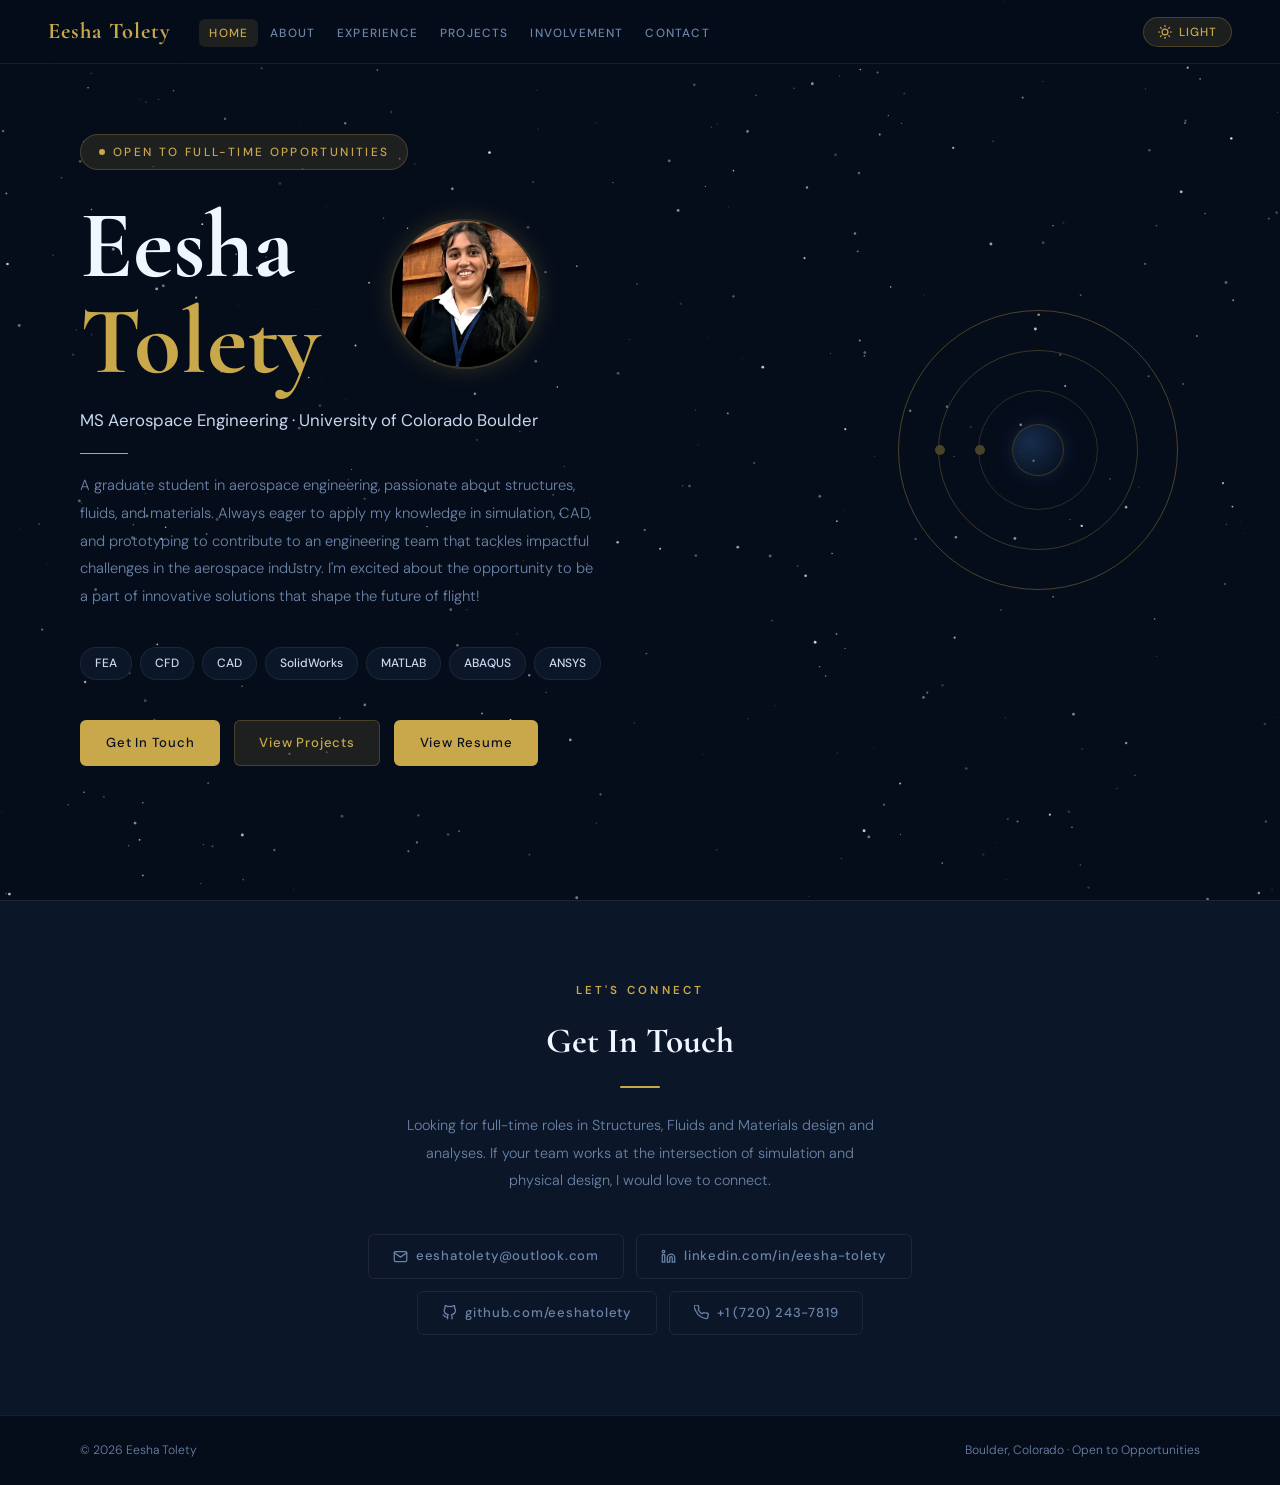
==== index.html @ 2fc28992 "intial portfolio update" ====
<!doctype html>
<html lang="en" data-theme="dark">
  <head>
    <meta charset="UTF-8" />
    <meta name="viewport" content="width=device-width, initial-scale=1.0" />
    <title>Eesha Tolety | Aerospace Engineer</title>
    <link
      href="https://fonts.googleapis.com/css2?family=Cormorant+Garamond:wght@400;600;700&family=DM+Sans:wght@300;400;500;600&display=swap"
      rel="stylesheet"
    />
    <link rel="stylesheet" href="assets/css/style.css" />
    <style>
      #hero {
        min-height: 100vh;
        display: flex;
        align-items: center;
        padding: 0 80px;
        position: relative;
        z-index: 1;
      }
      .hero-content {
        max-width: 720px;
      }

      .hero-tag {
        display: inline-flex;
        align-items: center;
        gap: 8px;
        font-size: 0.74rem;
        font-weight: 500;
        letter-spacing: 0.2em;
        text-transform: uppercase;
        color: var(--gold);
        border: 1px solid var(--border-gold);
        padding: 7px 18px;
        border-radius: 20px;
        margin-bottom: 28px;
        background: var(--gold-dim);
        animation: fadeUp 0.8s ease both;
      }
      .hero-dot {
        width: 6px;
        height: 6px;
        border-radius: 50%;
        background: var(--gold);
        animation: pulse 2s infinite;
      }

      .hero-name-row {
        display: flex;
        align-items: center;
        gap: 70px;
        margin-bottom: 16px;
      }
      .hero-avatar {
        width: 150px;
        height: 150px;
        min-width: 150px;
        border-radius: 50%;
        border: 2px solid var(--border-gold);
        object-fit: cover;
        object-position: center top;
        box-shadow: 0 0 24px rgba(201, 168, 76, 0.2);
        animation: fadeUp 0.8s 0.1s ease both;
      }
      .hero-name {
        font-family: "Cormorant Garamond", serif;
        font-size: clamp(3.5rem, 8vw, 6rem);
        font-weight: 700;
        line-height: 1;
        color: var(--text-bright);
        animation: fadeUp 0.8s 0.1s ease both;
      }
      .hero-name span {
        color: var(--gold);
      }

      .hero-title {
        font-size: 1.05rem;
        color: var(--text);
        font-weight: 400;
        margin-bottom: 18px;
        animation: fadeUp 0.8s 0.2s ease both;
      }
      .hero-div {
        width: 48px;
        height: 1px;
        background: var(--gold);
        margin-bottom: 18px;
        animation: fadeUp 0.8s 0.25s ease both;
      }
      .hero-desc {
        font-size: 0.92rem;
        color: var(--text-muted);
        max-width: 520px;
        line-height: 1.9;
        margin-bottom: 36px;
        animation: fadeUp 0.8s 0.3s ease both;
      }
      .hero-chips {
        display: flex;
        flex-wrap: wrap;
        gap: 8px;
        margin-bottom: 40px;
        animation: fadeUp 0.8s 0.35s ease both;
      }
      .hero-chip {
        font-size: 0.75rem;
        font-weight: 500;
        color: var(--text);
        border: 1px solid var(--border);
        background: var(--bg2);
        padding: 5px 14px;
        border-radius: 16px;
        transition: all 0.2s;
      }
      .hero-chip:hover {
        border-color: var(--border-gold);
        color: var(--gold);
      }

      .hero-btns {
        display: flex;
        gap: 14px;
        flex-wrap: wrap;
        animation: fadeUp 0.8s 0.4s ease both;
      }

      /* ── NAV CARDS ── */
      .nav-cards {
        display: grid;
        grid-template-columns: repeat(3, 1fr);
        gap: 16px;
        padding: 64px 80px;
        position: relative;
        z-index: 1;
        max-width: 1180px;
        margin: 0 auto;
      }
      .nav-card {
        background: var(--bg2);
        border: 1px solid var(--border);
        border-radius: 12px;
        padding: 28px;
        text-decoration: none;
        transition: all 0.25s;
        display: block;
        position: relative;
        overflow: hidden;
      }
      .nav-card::before {
        content: "";
        position: absolute;
        top: 0;
        left: 0;
        right: 0;
        height: 2px;
        background: linear-gradient(to right, var(--gold), transparent);
        transform: scaleX(0);
        transform-origin: left;
        transition: transform 0.3s;
      }
      .nav-card:hover {
        border-color: var(--border-gold);
        transform: translateY(-3px);
      }
      .nav-card:hover::before {
        transform: scaleX(1);
      }
      .nav-card-icon {
        width: 40px;
        height: 40px;
        background: var(--gold-dim);
        border: 1px solid var(--border-gold);
        border-radius: 8px;
        display: flex;
        align-items: center;
        justify-content: center;
        margin-bottom: 14px;
      }
      .nav-card-icon svg {
        width: 18px;
        height: 18px;
        stroke: var(--gold);
        fill: none;
        stroke-width: 1.8;
        stroke-linecap: round;
        stroke-linejoin: round;
      }
      .nav-card-title {
        font-family: "Cormorant Garamond", serif;
        font-size: 1.2rem;
        font-weight: 700;
        color: var(--text-bright);
        margin-bottom: 6px;
      }
      .nav-card-desc {
        font-size: 0.8rem;
        color: var(--text-muted);
        line-height: 1.6;
      }
      .nav-card-arrow {
        position: absolute;
        top: 28px;
        right: 28px;
        color: var(--border-gold);
        font-size: 1.1rem;
        transition:
          transform 0.2s,
          color 0.2s;
      }
      .nav-card:hover .nav-card-arrow {
        transform: translate(3px, -3px);
        color: var(--gold);
      }

      /* ── CONTACT SECTION ── */
      .contact-section {
        background: var(--bg2);
        padding: 80px;
        position: relative;
        z-index: 1;
        border-top: 1px solid var(--border);
        transition: background var(--tr);
      }
      .contact-inner {
        max-width: 700px;
        margin: 0 auto;
        text-align: center;
      }
      .contact-label {
        font-size: 0.72rem;
        letter-spacing: 0.28em;
        text-transform: uppercase;
        color: var(--gold);
        font-weight: 600;
        margin-bottom: 10px;
      }
      .contact-title {
        font-family: "Cormorant Garamond", serif;
        font-size: 2.2rem;
        font-weight: 700;
        color: var(--text-bright);
        margin-bottom: 16px;
      }
      .contact-line {
        width: 40px;
        height: 2px;
        background: var(--gold);
        margin: 0 auto 24px;
        border-radius: 1px;
      }
      .contact-desc {
        font-size: 0.9rem;
        color: var(--text-muted);
        line-height: 1.9;
        margin-bottom: 40px;
        max-width: 480px;
        margin-left: auto;
        margin-right: auto;
      }
      .contact-btns {
        display: flex;
        flex-wrap: wrap;
        gap: 12px;
        justify-content: center;
        max-width: 580px;
        margin: 0 auto;
      }

      @media (max-width: 960px) {
        #hero {
          padding: 0 24px;
        }
        .nav-cards {
          grid-template-columns: 1fr 1fr;
          padding: 40px 24px;
        }
        .contact-section {
          padding: 60px 24px;
        }
      }
      @media (max-width: 640px) {
        .nav-cards {
          grid-template-columns: 1fr;
        }
        .hero-btns {
          flex-direction: column;
        }
        .contact-btns {
          flex-direction: column;
          align-items: stretch;
        }
      }
    </style>
  </head>
  <body>
    <canvas id="stars-canvas"></canvas>

    <nav>
      <a class="nav-logo" href="index.html">Eesha Tolety</a>
      <ul class="nav-links">
        <li><a href="index.html">Home</a></li>
        <li><a href="about.html">About</a></li>
        <li><a href="experience.html">Experience</a></li>
        <li><a href="projects.html">Projects</a></li>
        <li><a href="involvement.html">Involvement</a></li>
        <li><a href="contact.html">Contact</a></li>
      </ul>
      <button class="theme-btn" onclick="toggleTheme()">
        <svg id="t-svg" viewBox="0 0 24 24">
          <circle cx="12" cy="12" r="5" />
          <line x1="12" y1="1" x2="12" y2="3" />
          <line x1="12" y1="21" x2="12" y2="23" />
          <line x1="4.22" y1="4.22" x2="5.64" y2="5.64" />
          <line x1="18.36" y1="18.36" x2="19.78" y2="19.78" />
          <line x1="1" y1="12" x2="3" y2="12" />
          <line x1="21" y1="12" x2="23" y2="12" />
          <line x1="4.22" y1="19.78" x2="5.64" y2="18.36" />
          <line x1="18.36" y1="5.64" x2="19.78" y2="4.22" />
        </svg>
        <span id="t-label">Light</span>
      </button>
    </nav>

    <!-- ── HERO ── -->
    <section id="hero">
      <div class="hero-content">
        <div class="hero-tag">
          <div class="hero-dot"></div>
          Open to Full-Time Opportunities
        </div>
        <div class="hero-name-row">
          <h1 class="hero-name" style="margin-bottom: 0">
            Eesha<br /><span>Tolety</span>
          </h1>
          <img
            src="assets/img/Profile_pic.png"
            alt="Eesha Tolety"
            class="hero-avatar"
          />
        </div>
        <p class="hero-title">
          MS Aerospace Engineering · University of Colorado Boulder
        </p>
        <div class="hero-div"></div>
        <p class="hero-desc">
          A graduate student in aerospace engineering, passionate about
          structures, fluids, and materials. Always eager to apply my knowledge
          in simulation, CAD, and prototyping to contribute to an engineering
          team that tackles impactful challenges in the aerospace industry. I'm
          excited about the opportunity to be a part of innovative solutions
          that shape the future of flight!
        </p>
        <div class="hero-chips">
          <span class="hero-chip">FEA</span>
          <span class="hero-chip">CFD</span>
          <span class="hero-chip">CAD</span>
          <span class="hero-chip">SolidWorks</span>
          <span class="hero-chip">MATLAB</span>
          <span class="hero-chip">ABAQUS</span>
          <span class="hero-chip">ANSYS</span>
        </div>
        <div class="hero-btns">
          <a href="contact.html" class="btn btn-gold">Get In Touch</a>
          <a href="projects.html" class="btn btn-outline">View Projects</a>
          <a
            href="assets/pdf/Eesha_Resume.pdf"
            target="_blank"
            class="btn btn-gold"
            >View Resume</a
          >
        </div>
      </div>

      <!-- ORBIT -->
      <div class="hero-orbit">
        <div class="orbit-ring"></div>
        <div class="orbit-ring"><div class="orbit-dot"></div></div>
        <div class="orbit-ring"><div class="orbit-dot"></div></div>
        <div class="orbit-planet"></div>
      </div>
    </section>

    <!-- ── CONTACT SECTION ── -->
    <div class="contact-section">
      <div class="contact-inner">
        <div class="contact-label">Let's Connect</div>
        <div class="contact-title">Get In Touch</div>
        <div class="contact-line"></div>
        <p class="contact-desc">
          Looking for full-time roles in Structures, Fluids and Materials design
          and analyses. If your team works at the intersection of simulation and
          physical design, I would love to connect.
        </p>
        <div class="contact-btns">
          <a href="mailto:eeshatolety@outlook.com" class="btn btn-ghost">
            <svg
              viewBox="0 0 24 24"
              style="
                width: 15px;
                height: 15px;
                stroke: currentColor;
                fill: none;
                stroke-width: 2;
                stroke-linecap: round;
                stroke-linejoin: round;
              "
            >
              <path
                d="M4 4h16c1.1 0 2 .9 2 2v12c0 1.1-.9 2-2
          2H4c-1.1 0-2-.9-2-2V6c0-1.1.9-2 2-2z"
              />
              <polyline points="22,6 12,13 2,6" />
            </svg>
            eeshatolety@outlook.com
          </a>

          <a
            href="https://www.linkedin.com/in/eesha-tolety"
            target="_blank"
            class="btn btn-ghost"
          >
            <svg
              viewBox="0 0 24 24"
              style="
                width: 15px;
                height: 15px;
                stroke: currentColor;
                fill: none;
                stroke-width: 2;
                stroke-linecap: round;
                stroke-linejoin: round;
              "
            >
              <path
                d="M16 8a6 6 0 016 6v7h-4v-7a2 2 0 00-2-2
          2 2 0 00-2 2v7h-4v-7a6 6 0 016-6z"
              />
              <rect x="2" y="9" width="4" height="12" />
              <circle cx="4" cy="4" r="2" />
            </svg>
            linkedin.com/in/eesha-tolety
          </a>

          <a
            href="https://github.com/eeshatolety"
            target="_blank"
            class="btn btn-ghost"
          >
            <svg
              viewBox="0 0 24 24"
              style="
                width: 15px;
                height: 15px;
                stroke: currentColor;
                fill: none;
                stroke-width: 2;
                stroke-linecap: round;
                stroke-linejoin: round;
              "
            >
              <path
                d="M9 19c-5 1.5-5-2.5-7-3m14 6v-3.87a3.37
          3.37 0 00-.94-2.61c3.14-.35 6.44-1.54 6.44-7A5.44
          5.44 0 0020 4.77 5.07 5.07 0 0019.91 1S18.73.65
          16 2.48a13.38 13.38 0 00-7 0C6.27.65 5.09 1 5.09
          1A5.07 5.07 0 005 4.77a5.44 5.44 0 00-1.5 3.78
          c0 5.42 3.3 6.61 6.44 7A3.37 3.37 0 009 18.13V22"
              />
            </svg>
            github.com/eeshatolety
          </a>

          <a href="tel:+17202437819" class="btn btn-ghost">
            <svg
              viewBox="0 0 24 24"
              style="
                width: 15px;
                height: 15px;
                stroke: currentColor;
                fill: none;
                stroke-width: 2;
                stroke-linecap: round;
                stroke-linejoin: round;
              "
            >
              <path
                d="M22 16.92v3a2 2 0 01-2.18 2 19.79 19.79
          0 01-8.63-3.07A19.5 19.5 0 013.07 9.81 19.79
          19.79 0 01.01 1.18 2 2 0 012 0h3a2 2 0 012
          1.72c.127.96.361 1.903.7 2.81a2 2 0 01-.45
          2.11L6.91 7.91a16 16 0 006.18 6.18l1.27-1.27
          a2 2 0 012.11-.45c.907.339 1.85.573 2.81.7
          A2 2 0 0122 16.92z"
              />
            </svg>
            +1 (720) 243-7819
          </a>
        </div>
      </div>
    </div>

    <footer>
      <p>© 2026 Eesha Tolety</p>
      <p>Boulder, Colorado · Open to Opportunities</p>
    </footer>
    <script src="assets/js/main.js"></script>
  </body>
</html>
---- assets/css/style.css ----
:root {
  --tr: 0.35s cubic-bezier(0.4, 0, 0.2, 1);
}
[data-theme="dark"] {
  --bg: #060d1a;
  --bg2: #0b1628;
  --bg3: #0f1e38;
  --border: rgba(255, 255, 255, 0.07);
  --border-gold: rgba(201, 168, 76, 0.25);
  --text: #c8d8f0;
  --text-muted: #6b84a8;
  --text-bright: #f0f6ff;
  --gold: #c9a84c;
  --gold-dim: rgba(201, 168, 76, 0.12);
  --nav-bg: rgba(6, 13, 26, 0.93);
  --tag-bg: rgba(255, 255, 255, 0.05);
  --card-bg: #0b1628;
}
[data-theme="light"] {
  --bg: #ece6d4;
  --bg2: #e3dcc8;
  --bg3: #d9d1b8;
  --border: rgba(6, 13, 26, 0.12);
  --border-gold: rgba(140, 100, 10, 0.35);
  --text: #1a2d4a;
  --text-muted: #4a6070;
  --text-bright: #060d1a;
  --gold: #8a6500;
  --gold-dim: rgba(140, 100, 10, 0.12);
  --nav-bg: rgba(236, 230, 212, 0.94);
  --tag-bg: rgba(6, 13, 26, 0.07);
  --card-bg: #ddd6c0;
}
* {
  margin: 0;
  padding: 0;
  box-sizing: border-box;
}
html {
  scroll-behavior: smooth;
}
body {
  background: var(--bg);
  color: var(--text);
  font-family: "DM Sans", sans-serif;
  font-weight: 300;
  line-height: 1.7;
  overflow-x: hidden;
  transition:
    background var(--tr),
    color var(--tr);
}
#stars-canvas {
  position: fixed;
  inset: 0;
  z-index: 0;
  pointer-events: none;
}
[data-theme="light"] #stars-canvas {
  opacity: 0.15;
}

/* NAV */
nav {
  position: fixed;
  top: 0;
  width: 100%;
  z-index: 100;
  background: var(--nav-bg);
  backdrop-filter: blur(16px);
  border-bottom: 1px solid var(--border);
  height: 64px;
  display: flex;
  align-items: center;
  padding: 0 48px;
  gap: 28px;
  transition:
    background var(--tr),
    border-color var(--tr);
}
.nav-logo {
  font-family: "Cormorant Garamond", serif;
  font-size: 1.4rem;
  font-weight: 700;
  color: var(--gold);
  text-decoration: none;
  letter-spacing: 0.05em;
  white-space: nowrap;
}
.nav-links {
  display: flex;
  gap: 2px;
  list-style: none;
  flex: 1;
  flex-wrap: wrap;
}
.nav-links a {
  color: var(--text-muted);
  text-decoration: none;
  font-size: 0.74rem;
  font-weight: 500;
  letter-spacing: 0.1em;
  text-transform: uppercase;
  padding: 6px 10px;
  border-radius: 6px;
  transition: all 0.2s;
}
.nav-links a:hover,
.nav-links a.active {
  color: var(--gold);
  background: var(--gold-dim);
}
.theme-btn {
  background: var(--gold-dim);
  border: 1px solid var(--border-gold);
  border-radius: 20px;
  padding: 6px 14px;
  cursor: pointer;
  display: flex;
  align-items: center;
  gap: 7px;
  color: var(--gold);
  font-size: 0.74rem;
  font-weight: 500;
  letter-spacing: 0.08em;
  text-transform: uppercase;
  transition: all 0.2s;
  font-family: "DM Sans", sans-serif;
  white-space: nowrap;
  flex-shrink: 0;
}
.theme-btn:hover {
  background: rgba(201, 168, 76, 0.2);
}
.theme-btn svg {
  width: 14px;
  height: 14px;
  stroke: var(--gold);
  fill: none;
  stroke-width: 2;
  stroke-linecap: round;
  stroke-linejoin: round;
}

/* PAGE WRAPPER */
.page-wrap {
  min-height: 100vh;
  padding-top: 64px;
  position: relative;
  z-index: 1;
}
.page-hero {
  padding: 80px 80px 60px;
  background: var(--bg2);
  transition: background var(--tr);
  border-bottom: 1px solid var(--border);
}
.page-hero .breadcrumb {
  font-size: 0.72rem;
  color: var(--text-muted);
  letter-spacing: 0.1em;
  text-transform: uppercase;
  margin-bottom: 16px;
  display: flex;
  align-items: center;
  gap: 8px;
}
.page-hero .breadcrumb a {
  color: var(--gold);
  text-decoration: none;
}
.page-hero .breadcrumb span {
  color: var(--text-muted);
}
.page-hero .section-label {
  font-size: 0.72rem;
  letter-spacing: 0.28em;
  text-transform: uppercase;
  color: var(--gold);
  font-weight: 600;
  margin-bottom: 10px;
}
.page-hero h1 {
  font-family: "Cormorant Garamond", serif;
  font-size: clamp(2.2rem, 5vw, 3.5rem);
  font-weight: 700;
  color: var(--text-bright);
  line-height: 1.1;
  margin-bottom: 16px;
}
.page-hero h1::after {
  content: "";
  display: block;
  width: 40px;
  height: 2px;
  background: var(--gold);
  margin-top: 14px;
  border-radius: 1px;
}
.page-hero p {
  font-size: 0.92rem;
  color: var(--text-muted);
  max-width: 640px;
  line-height: 1.9;
}
.page-content {
  padding: 64px 80px;
  max-width: 1180px;
  margin: 0 auto;
}

/* SECTION LABELS WITHIN PAGES */
.section-label {
  font-size: 0.72rem;
  letter-spacing: 0.28em;
  text-transform: uppercase;
  color: var(--gold);
  font-weight: 600;
  margin-bottom: 10px;
}
.section-title {
  font-family: "Cormorant Garamond", serif;
  font-size: clamp(2rem, 4vw, 2.8rem);
  font-weight: 700;
  color: var(--text-bright);
  margin-bottom: 52px;
  line-height: 1.1;
}
.section-title::after {
  content: "";
  display: block;
  width: 40px;
  height: 2px;
  background: var(--gold);
  margin-top: 14px;
  border-radius: 1px;
}

/* CARDS */
.card {
  background: var(--bg2);
  border: 1px solid var(--border);
  border-radius: 12px;
  padding: 28px;
  transition: all 0.25s;
}
.card:hover {
  border-color: var(--border-gold);
  transform: translateY(-3px);
}

/* TAGS */
.tag {
  background: var(--tag-bg);
  border: 1px solid var(--border);
  color: var(--text);
  padding: 4px 11px;
  border-radius: 4px;
  font-size: 0.76rem;
  transition: all 0.2s;
  display: inline-block;
}
.tag:hover {
  border-color: var(--border-gold);
  color: var(--gold);
}
.tag-gold {
  font-size: 0.7rem;
  letter-spacing: 0.06em;
  text-transform: uppercase;
  color: var(--gold);
  border: 1px solid var(--border-gold);
  padding: 3px 10px;
  border-radius: 3px;
  background: var(--gold-dim);
  display: inline-block;
}
.tags {
  display: flex;
  flex-wrap: wrap;
  gap: 7px;
}

/* BUTTONS */
.btn {
  display: inline-flex;
  align-items: center;
  gap: 8px;
  padding: 10px 24px;
  border-radius: 6px;
  font-size: 0.82rem;
  font-weight: 500;
  letter-spacing: 0.06em;
  text-decoration: none;
  transition: all 0.2s;
  cursor: pointer;
  border: none;
  font-family: "DM Sans", sans-serif;
}
.btn svg {
  width: 15px;
  height: 15px;
  stroke: currentColor;
  fill: none;
  stroke-width: 2;
  stroke-linecap: round;
  stroke-linejoin: round;
}
.btn-gold {
  background: var(--gold);
  color: #0a1020;
  border: 2px solid var(--gold);
}
.btn-gold:hover {
  opacity: 0.85;
  transform: translateY(-1px);
}
.btn-outline {
  border: 1px solid var(--border-gold);
  color: var(--gold);
  background: var(--gold-dim);
}
.btn-outline:hover {
  background: rgba(201, 168, 76, 0.18);
  transform: translateY(-1px);
}
.btn-ghost {
  border: 1px solid var(--border);
  color: var(--text-muted);
  background: transparent;
}
.btn-ghost:hover {
  border-color: var(--border-gold);
  color: var(--gold);
}

/* SVG ICONS (inline utility) */
.icon {
  display: inline-flex;
  align-items: center;
  justify-content: center;
}
.icon svg {
  stroke: currentColor;
  fill: none;
  stroke-linecap: round;
  stroke-linejoin: round;
}

/* TIMELINE */
.timeline {
  position: relative;
  padding-left: 2px;
}
.timeline::before {
  content: "";
  position: absolute;
  left: 0;
  top: 8px;
  bottom: 0;
  width: 1px;
  background: linear-gradient(to bottom, var(--gold), transparent);
}
.t-item {
  padding-left: 36px;
  margin-bottom: 48px;
  position: relative;
}
.t-item::before {
  content: "";
  position: absolute;
  left: -4px;
  top: 6px;
  width: 9px;
  height: 9px;
  border-radius: 50%;
  background: var(--gold);
  border: 2px solid var(--bg2);
  box-shadow: 0 0 8px rgba(201, 168, 76, 0.4);
}
.t-date {
  font-size: 0.72rem;
  color: var(--gold);
  letter-spacing: 0.12em;
  text-transform: uppercase;
  font-weight: 500;
  margin-bottom: 6px;
}
.t-role {
  font-family: "Cormorant Garamond", serif;
  font-size: 1.35rem;
  font-weight: 700;
  color: var(--text-bright);
  margin-bottom: 3px;
}
.t-org {
  font-size: 0.82rem;
  color: var(--text-muted);
  margin-bottom: 12px;
}
.t-desc {
  color: var(--text-muted);
  font-size: 0.85rem;
  line-height: 1.8;
}
.t-desc li {
  list-style: none;
  padding-left: 16px;
  position: relative;
  margin-bottom: 4px;
}
.t-desc li::before {
  content: "—";
  position: absolute;
  left: 0;
  color: var(--gold);
  font-size: 0.7rem;
  top: 2px;
}

/* INFO ROWS */
.info-row {
  display: flex;
  align-items: center;
  gap: 14px;
  padding: 14px 18px;
  background: var(--bg2);
  border: 1px solid var(--border);
  border-radius: 10px;
  transition: all 0.2s;
  margin-bottom: 10px;
}
.info-row:hover {
  border-color: var(--border-gold);
}
.info-icon {
  width: 34px;
  height: 34px;
  min-width: 34px;
  background: var(--gold-dim);
  border: 1px solid var(--border-gold);
  border-radius: 8px;
  display: flex;
  align-items: center;
  justify-content: center;
}
.info-icon svg {
  width: 16px;
  height: 16px;
  stroke: var(--gold);
  fill: none;
  stroke-width: 1.8;
  stroke-linecap: round;
  stroke-linejoin: round;
}
.info-text strong {
  display: block;
  color: var(--text-bright);
  font-size: 0.84rem;
  font-weight: 500;
  margin-bottom: 1px;
}
.info-text span {
  font-size: 0.76rem;
  color: var(--text-muted);
}

/* DIVIDER */
.divider {
  height: 1px;
  background: var(--border);
  margin: 40px 0;
}

/* ORBIT (hero decoration) */
.hero-orbit {
  position: absolute;
  right: 8%;
  top: 50%;
  transform: translateY(-50%);
  width: 280px;
  height: 280px;
  opacity: 0.35;
  pointer-events: none;
}
[data-theme="light"] .hero-orbit {
  opacity: 0.18;
}
.orbit-ring {
  position: absolute;
  inset: 0;
  border: 1.5px solid var(--gold);
  border-radius: 50%;
}
.orbit-ring:nth-child(2) {
  inset: 40px;
  border-color: rgba(201, 168, 76, 0.8);
  animation: spin 20s linear infinite;
}
.orbit-ring:nth-child(3) {
  inset: 80px;
  border-color: rgba(201, 168, 76, 0.6);
  animation: spin 14s linear infinite reverse;
}
.orbit-dot {
  position: absolute;
  width: 10px;
  height: 10px;
  border-radius: 50%;
  background: var(--gold);
  top: 50%;
  left: -4px;
  transform: translateY(-50%);
}
.orbit-planet {
  position: absolute;
  width: 52px;
  height: 52px;
  border-radius: 50%;
  background: radial-gradient(circle at 35% 35%, #3a6aaa, #060d1a);
  border: 1.5px solid rgba(201, 168, 76, 0.7);
  top: 50%;
  left: 50%;
  transform: translate(-50%, -50%);
  box-shadow:
    0 0 32px rgba(30, 80, 180, 0.5),
    0 0 8px rgba(201, 168, 76, 0.3);
}
[data-theme="light"] .orbit-planet {
  background: radial-gradient(circle at 35% 35%, #6090d0, #c8ddf8);
}

/* FOOTER */
footer {
  position: relative;
  z-index: 1;
  background: var(--bg);
  border-top: 1px solid var(--border);
  padding: 24px 80px;
  display: flex;
  align-items: center;
  justify-content: space-between;
  transition:
    background var(--tr),
    border-color var(--tr);
}
footer p {
  font-size: 0.76rem;
  color: var(--text-muted);
}

/* ANIMATIONS */
@keyframes fadeUp {
  from {
    opacity: 0;
    transform: translateY(20px);
  }
  to {
    opacity: 1;
    transform: translateY(0);
  }
}
@keyframes spin {
  to {
    transform: rotate(360deg);
  }
}
@keyframes pulse {
  0%,
  100% {
    opacity: 1;
    transform: scale(1);
  }
  50% {
    opacity: 0.5;
    transform: scale(0.8);
  }
}

/* RESPONSIVE */
@media (max-width: 960px) {
  nav {
    padding: 0 24px;
    gap: 12px;
  }
  .page-hero,
  .page-content {
    padding: 60px 24px;
  }
  footer {
    padding: 20px 24px;
    flex-direction: column;
    gap: 8px;
    text-align: center;
  }
  .hero-orbit {
    display: none;
  }
}
@media (max-width: 640px) {
  .nav-links {
    display: none;
  }
}
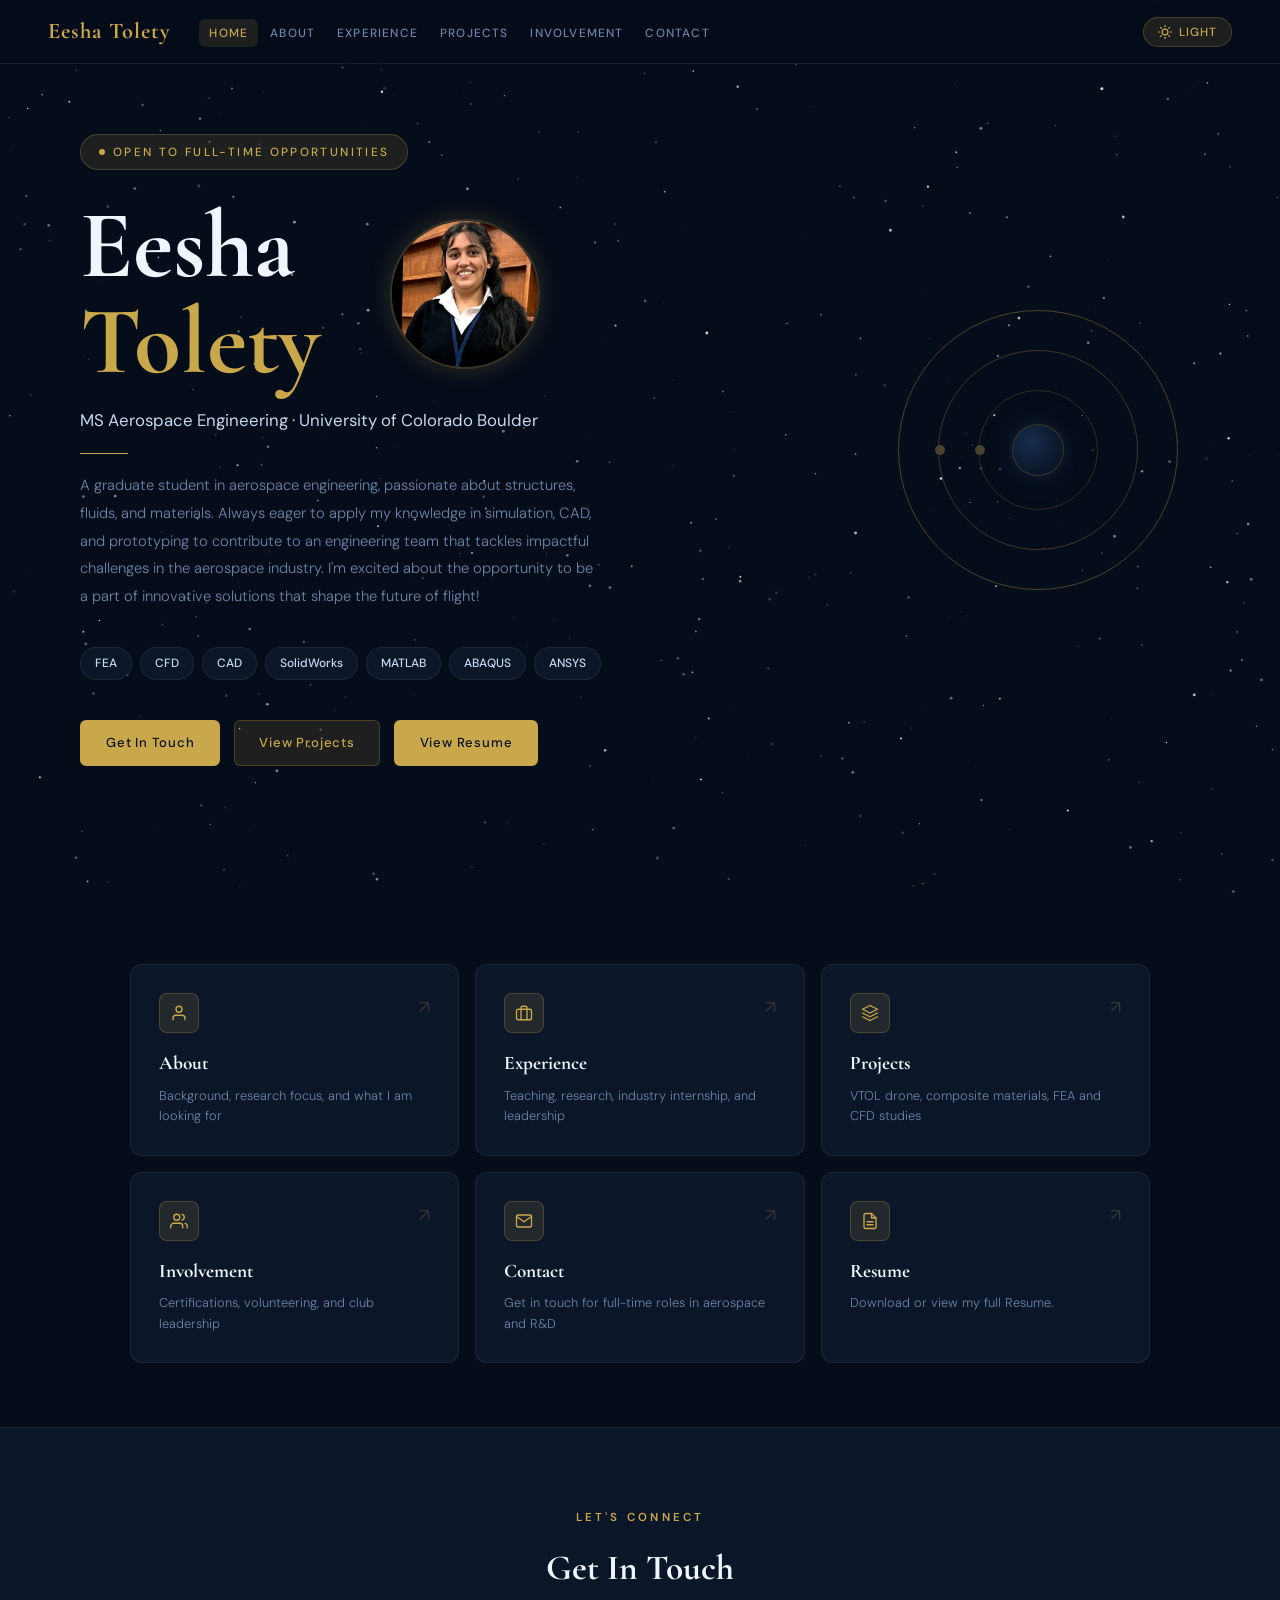
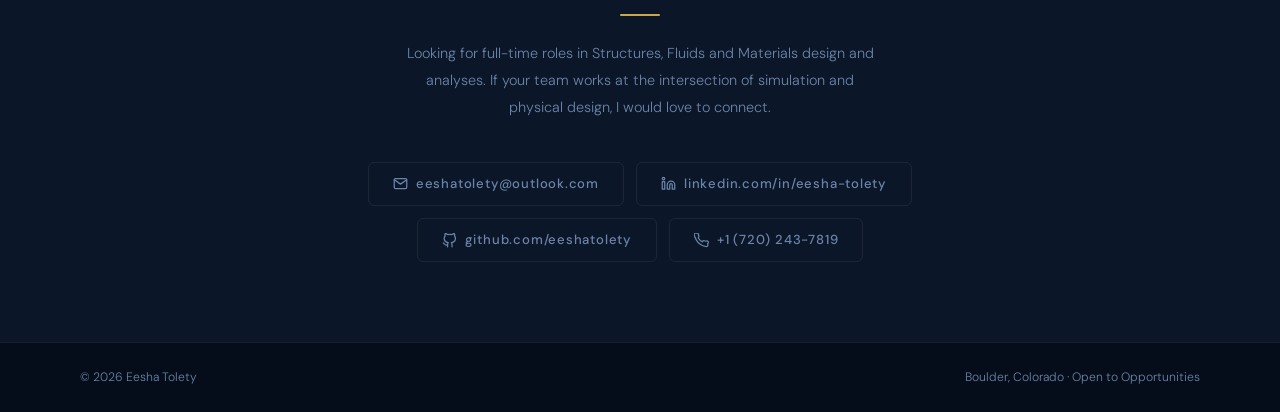
==== commit bc3f3f5d: "added changes so can be viewed on the phone." ====
--- a/index.html
+++ b/index.html
@@ -381,6 +381,100 @@
         <div class="orbit-planet"></div>
       </div>
     </section>
+    <div class="nav-cards">
+      <a href="about.html" class="nav-card">
+        <div class="nav-card-icon">
+          <svg viewBox="0 0 24 24">
+            <path d="M20 21v-2a4 4 0 00-4-4H8a4 4 0 00-4 4v2" />
+            <circle cx="12" cy="7" r="4" />
+          </svg>
+        </div>
+        <div class="nav-card-title">About</div>
+        <div class="nav-card-desc">
+          Background, research focus, and what I am looking for
+        </div>
+        <div class="nav-card-arrow">↗</div>
+      </a>
+
+      <a href="experience.html" class="nav-card">
+        <div class="nav-card-icon">
+          <svg viewBox="0 0 24 24">
+            <rect x="2" y="7" width="20" height="14" rx="2" ry="2" />
+            <path d="M16 21V5a2 2 0 00-2-2h-4a2 2 0 00-2 2v16" />
+          </svg>
+        </div>
+        <div class="nav-card-title">Experience</div>
+        <div class="nav-card-desc">
+          Teaching, research, industry internship, and leadership
+        </div>
+        <div class="nav-card-arrow">↗</div>
+      </a>
+
+      <a href="projects.html" class="nav-card">
+        <div class="nav-card-icon">
+          <svg viewBox="0 0 24 24">
+            <polygon points="12 2 2 7 12 12 22 7 12 2" />
+            <polyline points="2 17 12 22 22 17" />
+            <polyline points="2 12 12 17 22 12" />
+          </svg>
+        </div>
+        <div class="nav-card-title">Projects</div>
+        <div class="nav-card-desc">
+          VTOL drone, composite materials, FEA and CFD studies
+        </div>
+        <div class="nav-card-arrow">↗</div>
+      </a>
+
+      <a href="involvement.html" class="nav-card">
+        <div class="nav-card-icon">
+          <svg viewBox="0 0 24 24">
+            <path d="M17 21v-2a4 4 0 00-4-4H5a4 4 0 00-4 4v2" />
+            <circle cx="9" cy="7" r="4" />
+            <path d="M23 21v-2a4 4 0 00-3-3.87" />
+            <path d="M16 3.13a4 4 0 010 7.75" />
+          </svg>
+        </div>
+        <div class="nav-card-title">Involvement</div>
+        <div class="nav-card-desc">
+          Certifications, volunteering, and club leadership
+        </div>
+        <div class="nav-card-arrow">↗</div>
+      </a>
+
+      <a href="contact.html" class="nav-card">
+        <div class="nav-card-icon">
+          <svg viewBox="0 0 24 24">
+            <path
+              d="M4 4h16c1.1 0 2 .9 2 2v12c0 1.1-.9 2-2 2H4
+        c-1.1 0-2-.9-2-2V6c0-1.1.9-2 2-2z"
+            />
+            <polyline points="22,6 12,13 2,6" />
+          </svg>
+        </div>
+        <div class="nav-card-title">Contact</div>
+        <div class="nav-card-desc">
+          Get in touch for full-time roles in aerospace and R&D
+        </div>
+        <div class="nav-card-arrow">↗</div>
+      </a>
+
+      <a href="assets/pdf/Eesha_Resume.pdf" target="_blank" class="nav-card">
+        <div class="nav-card-icon">
+          <svg viewBox="0 0 24 24">
+            <path
+              d="M14 2H6a2 2 0 00-2 2v16a2 2 0 002 2h12a2
+        2 0 002-2V8z"
+            />
+            <polyline points="14 2 14 8 20 8" />
+            <line x1="16" y1="13" x2="8" y2="13" />
+            <line x1="16" y1="17" x2="8" y2="17" />
+          </svg>
+        </div>
+        <div class="nav-card-title">Resume</div>
+        <div class="nav-card-desc">Download or view my full Resume.</div>
+        <div class="nav-card-arrow">↗</div>
+      </a>
+    </div>
 
     <!-- ── CONTACT SECTION ── -->
     <div class="contact-section">
